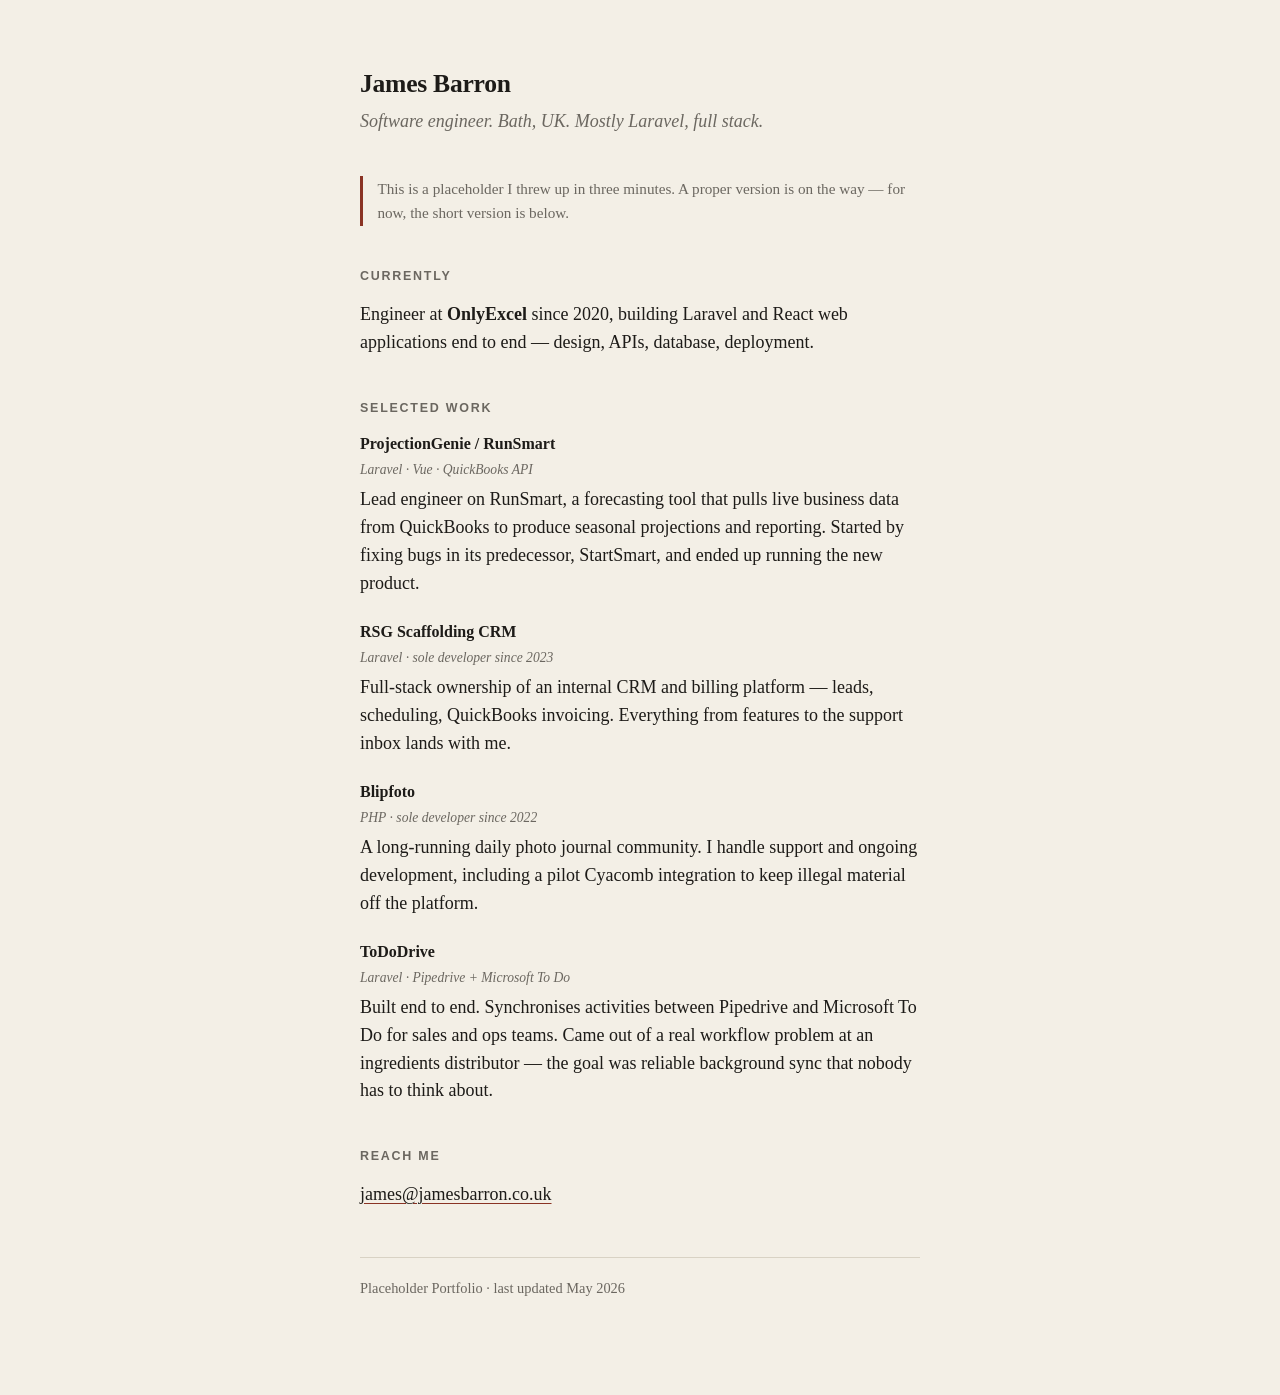
==== index.html @ 8640bfff "first draft" ====
<!doctype html>
<html lang="en">
<head>
<meta charset="utf-8">
<meta name="viewport" content="width=device-width,initial-scale=1">
<title>James Barron</title>
<meta name="description" content="James Barron — software engineer, Bath UK.">
<style>
  :root {
    --paper: #f3efe6;
    --ink:   #1d1b18;
    --muted: #6b6760;
    --rule:  #d8d2c4;
    --accent:#8a3324; /* oxblood — not a Tailwind colour */
  }
  * { box-sizing: border-box; }
  html, body { margin: 0; padding: 0; }
  body {
    background: var(--paper);
    color: var(--ink);
    font-family: Charter, "Iowan Old Style", "Apple Garamond", "Source Serif Pro", Georgia, serif;
    font-size: 18px;
    line-height: 1.55;
    -webkit-font-smoothing: antialiased;
    text-rendering: optimizeLegibility;
  }
  main {
    max-width: 38rem;
    margin: 0 auto;
    padding: 4rem 1.5rem 6rem;
  }
  header { margin-bottom: 2.5rem; }
  h1 {
    font-size: 1.6rem;
    font-weight: 600;
    margin: 0 0 0.25rem;
    letter-spacing: -0.01em;
  }
  .tag {
    color: var(--muted);
    font-style: italic;
    margin: 0;
  }
  .note {
    border-left: 3px solid var(--accent);
    padding: 0.1rem 0 0.1rem 0.9rem;
    margin: 2rem 0 2.5rem;
    color: var(--muted);
    font-size: 0.95rem;
  }
  h2 {
    font-size: 0.78rem;
    text-transform: uppercase;
    letter-spacing: 0.14em;
    color: var(--muted);
    font-weight: 600;
    margin: 2.6rem 0 0.9rem;
    font-family: ui-sans-serif, -apple-system, "Helvetica Neue", sans-serif;
  }
  p { margin: 0 0 1rem; }
  a {
    color: var(--ink);
    text-decoration: underline;
    text-decoration-color: var(--accent);
    text-decoration-thickness: 1px;
    text-underline-offset: 3px;
  }
  a:hover { color: var(--accent); }
  .project { margin-bottom: 1.4rem; }
  .project h3 {
    font-size: 1rem;
    font-weight: 600;
    margin: 0 0 0.15rem;
  }
  .project .stack {
    color: var(--muted);
    font-size: 0.85rem;
    font-style: italic;
    margin: 0 0 0.35rem;
  }
  .project p { margin: 0; }
  .roles { margin: 0; padding: 0; list-style: none; }
  .roles li {
    display: flex;
    gap: 1.2rem;
    padding: 0.5rem 0;
    border-bottom: 1px dashed var(--rule);
  }
  .roles li:last-child { border-bottom: 0; }
  .roles .when {
    flex: 0 0 8.5rem;
    color: var(--muted);
    font-variant-numeric: tabular-nums;
    font-size: 0.92rem;
  }
  .roles .what { flex: 1; }
  .roles .what strong { font-weight: 600; }
  footer {
    margin-top: 3rem;
    padding-top: 1.2rem;
    border-top: 1px solid var(--rule);
    color: var(--muted);
    font-size: 0.9rem;
  }
  ::selection { background: var(--accent); color: var(--paper); }
</style>
</head>
<body>
<main>

  <header>
    <h1>James Barron</h1>
    <p class="tag">Software engineer. Bath, UK. Mostly Laravel, full stack.</p>
  </header>

  <div class="note">
    This is a placeholder I threw up in three minutes. A proper version is on the way — for now, the short version is below.
  </div>

  <h2>Currently</h2>
  <p>
    Engineer at <strong>OnlyExcel</strong> since 2020, building Laravel and React web
    applications end to end — design, APIs, database, deployment.
  </p>

  <h2>Selected Work</h2>

  <div class="project">
    <h3>ProjectionGenie / RunSmart</h3>
    <p class="stack">Laravel · Vue · QuickBooks API</p>
    <p>Lead engineer on RunSmart, a forecasting tool that pulls live business data from QuickBooks to produce seasonal projections and reporting. Started by fixing bugs in its predecessor, StartSmart, and ended up running the new product.</p>
  </div>

  <div class="project">
    <h3>RSG Scaffolding CRM</h3>
    <p class="stack">Laravel · sole developer since 2023</p>
    <p>Full-stack ownership of an internal CRM and billing platform — leads, scheduling, QuickBooks invoicing. Everything from features to the support inbox lands with me.</p>
  </div>

  <div class="project">
    <h3>Blipfoto</h3>
    <p class="stack">PHP · sole developer since 2022</p>
    <p>A long-running daily photo journal community. I handle support and ongoing development, including a pilot Cyacomb integration to keep illegal material off the platform.</p>
  </div>

  <div class="project">
    <h3>ToDoDrive</h3>
    <p class="stack">Laravel · Pipedrive + Microsoft To Do</p>
    <p>Built end to end. Synchronises activities between Pipedrive and Microsoft To Do for sales and ops teams. Came out of a real workflow problem at an ingredients distributor — the goal was reliable background sync that nobody has to think about.</p>
  </div>

  <h2>Reach Me</h2>
  <p>
    <a href="mailto:james@jamesbarron.co.uk">james@jamesbarron.co.uk</a>
  </p>

  <footer>
    Placeholder Portfolio · last updated <time>May 2026</time>
  </footer>

</main>
</body>
</html>
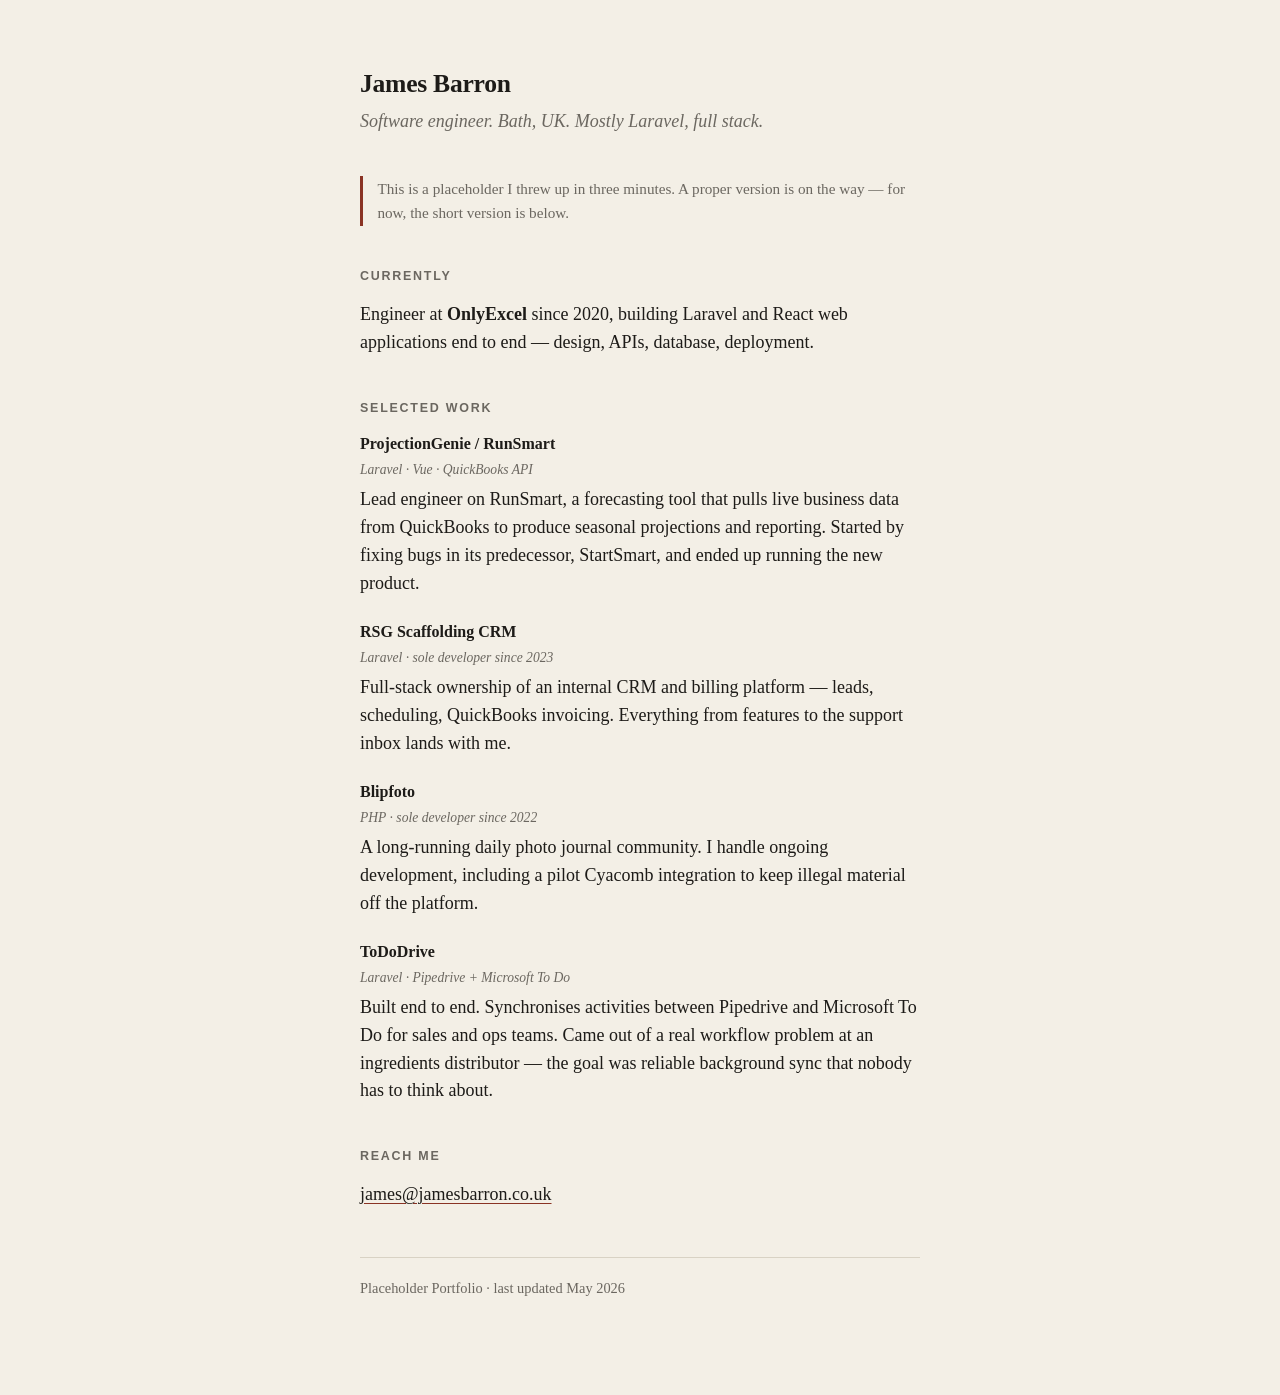
==== commit 37128e83: "tweak the wording" ====
--- a/index.html
+++ b/index.html
@@ -11,7 +11,7 @@
     --ink:   #1d1b18;
     --muted: #6b6760;
     --rule:  #d8d2c4;
-    --accent:#8a3324; /* oxblood — not a Tailwind colour */
+    --accent:#8a3324;
   }
   * { box-sizing: border-box; }
   html, body { margin: 0; padding: 0; }
@@ -140,7 +140,7 @@
   <div class="project">
     <h3>Blipfoto</h3>
     <p class="stack">PHP · sole developer since 2022</p>
-    <p>A long-running daily photo journal community. I handle support and ongoing development, including a pilot Cyacomb integration to keep illegal material off the platform.</p>
+    <p>A long-running daily photo journal community. I handle ongoing development, including a pilot Cyacomb integration to keep illegal material off the platform.</p>
   </div>
 
   <div class="project">
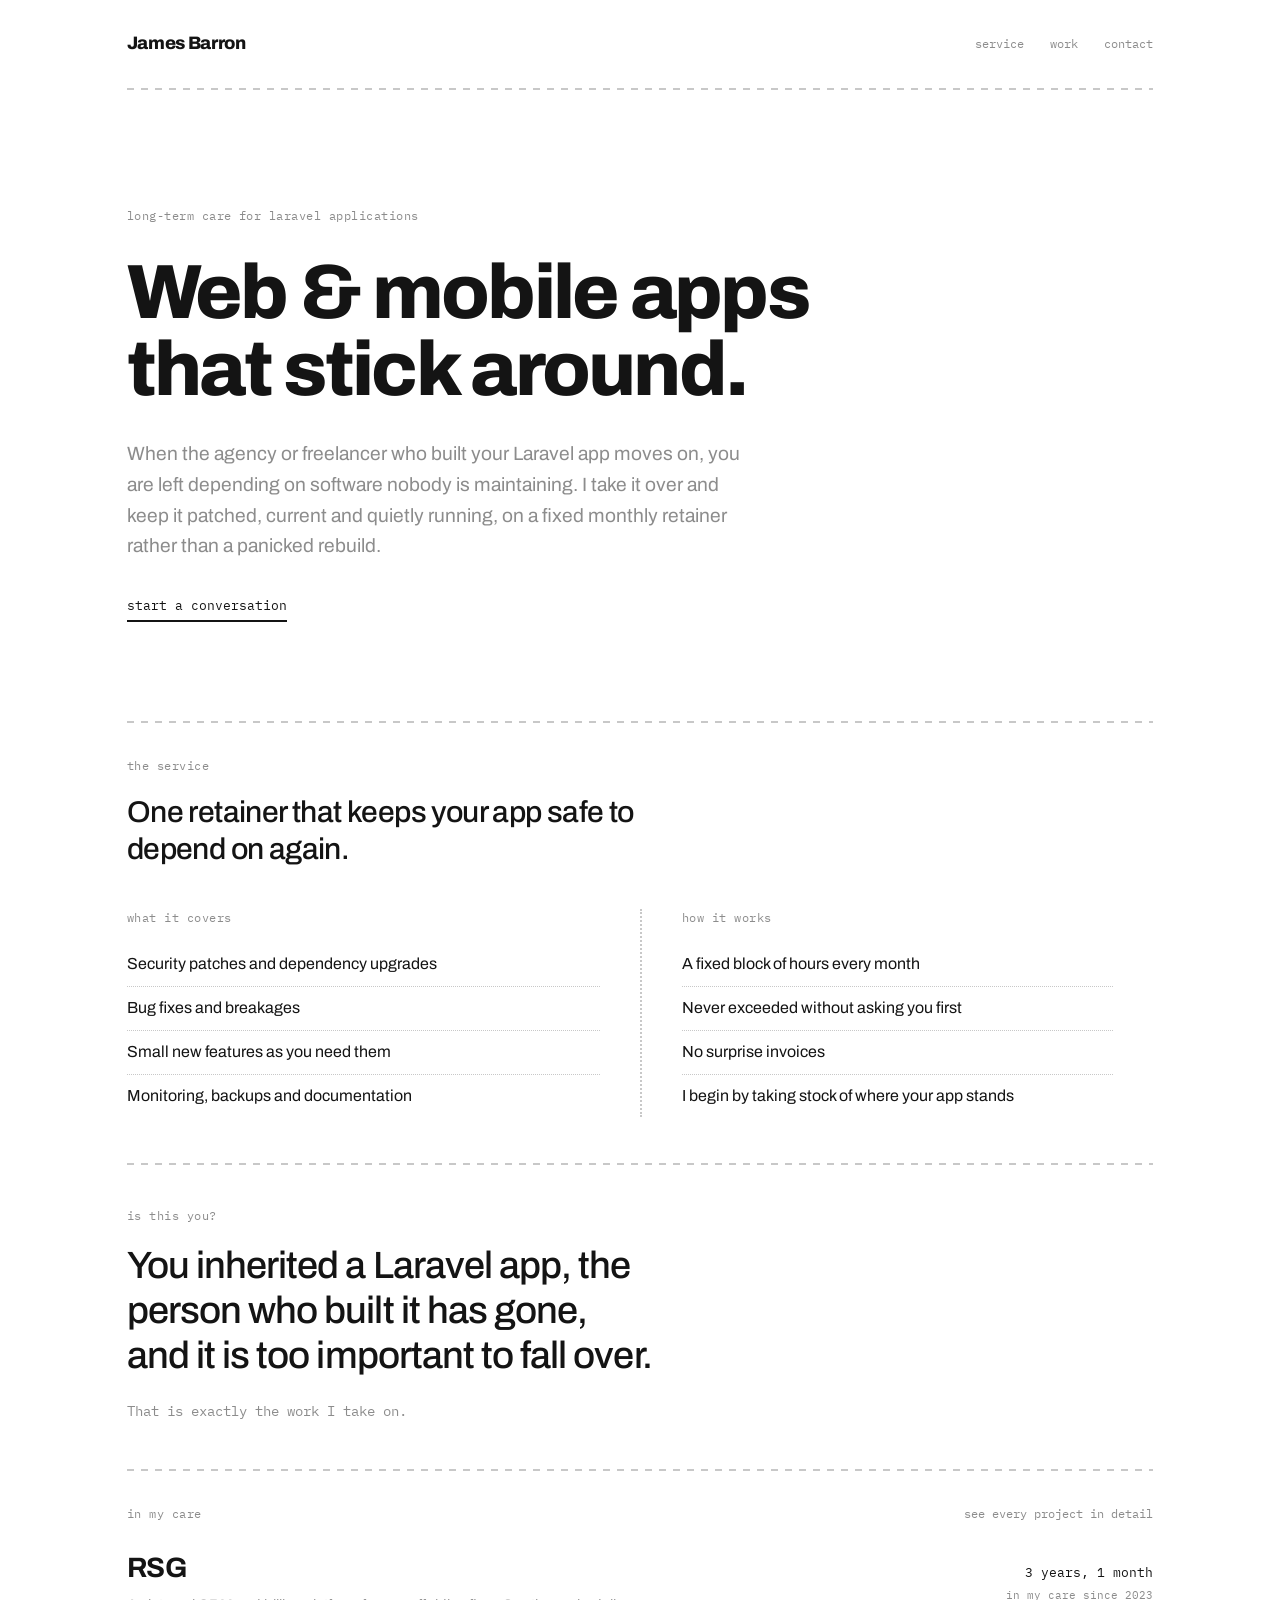
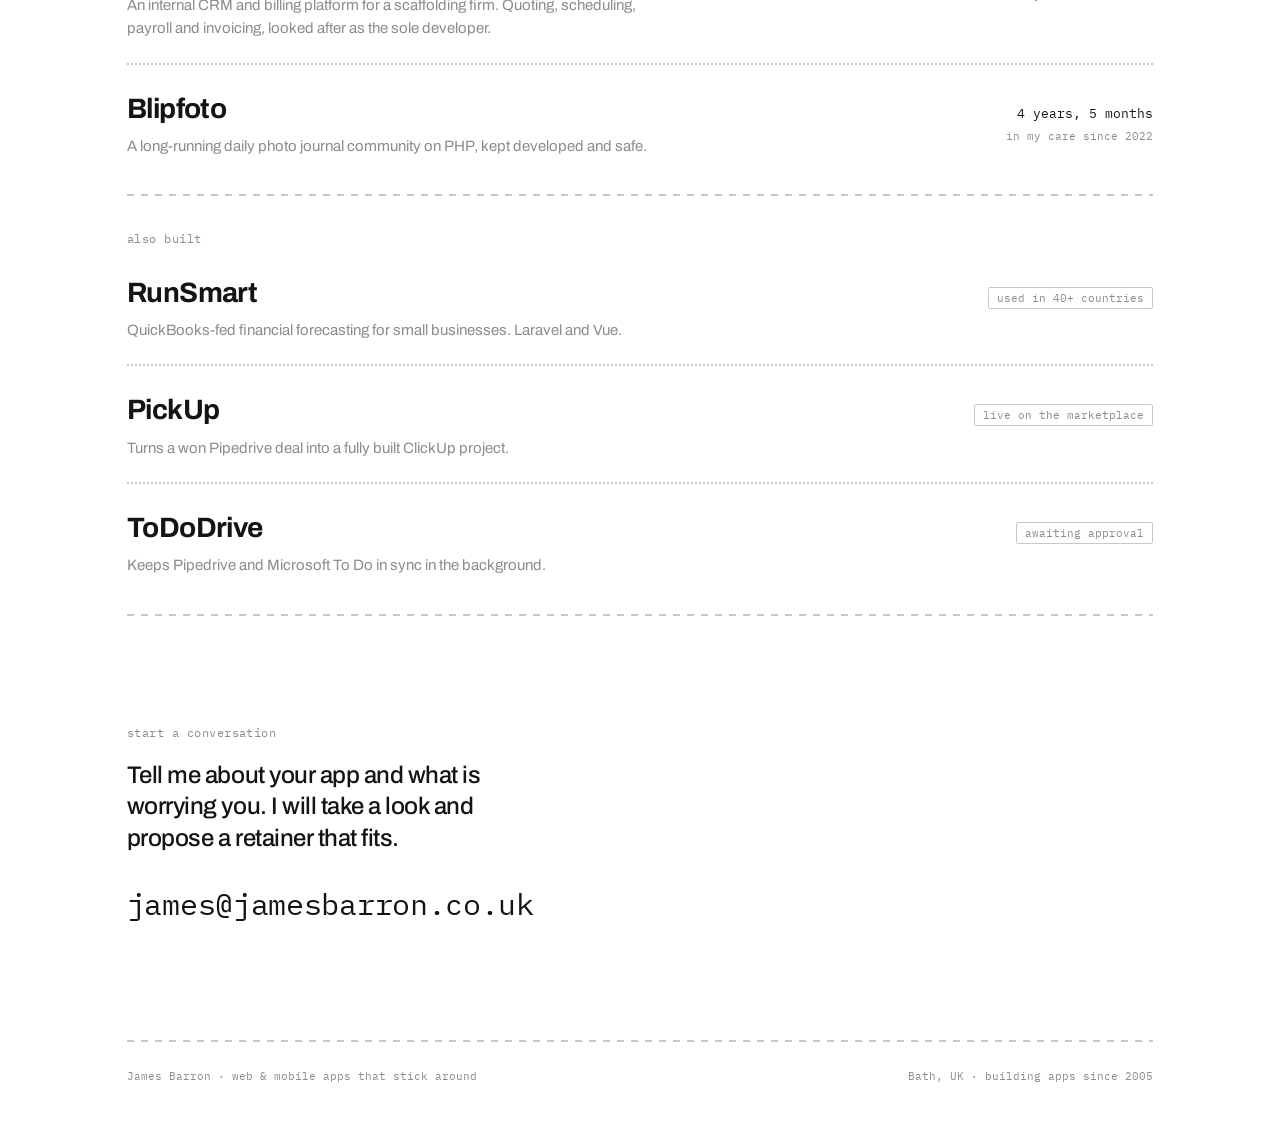
==== commit ad6ce2b3: "new site" ====
--- a/index.html
+++ b/index.html
@@ -1,163 +1,152 @@
-<!doctype html>
+<!DOCTYPE html>
 <html lang="en">
 <head>
-<meta charset="utf-8">
-<meta name="viewport" content="width=device-width,initial-scale=1">
-<title>James Barron</title>
-<meta name="description" content="James Barron — software engineer, Bath UK.">
-<style>
-  :root {
-    --paper: #f3efe6;
-    --ink:   #1d1b18;
-    --muted: #6b6760;
-    --rule:  #d8d2c4;
-    --accent:#8a3324;
-  }
-  * { box-sizing: border-box; }
-  html, body { margin: 0; padding: 0; }
-  body {
-    background: var(--paper);
-    color: var(--ink);
-    font-family: Charter, "Iowan Old Style", "Apple Garamond", "Source Serif Pro", Georgia, serif;
-    font-size: 18px;
-    line-height: 1.55;
-    -webkit-font-smoothing: antialiased;
-    text-rendering: optimizeLegibility;
-  }
-  main {
-    max-width: 38rem;
-    margin: 0 auto;
-    padding: 4rem 1.5rem 6rem;
-  }
-  header { margin-bottom: 2.5rem; }
-  h1 {
-    font-size: 1.6rem;
-    font-weight: 600;
-    margin: 0 0 0.25rem;
-    letter-spacing: -0.01em;
-  }
-  .tag {
-    color: var(--muted);
-    font-style: italic;
-    margin: 0;
-  }
-  .note {
-    border-left: 3px solid var(--accent);
-    padding: 0.1rem 0 0.1rem 0.9rem;
-    margin: 2rem 0 2.5rem;
-    color: var(--muted);
-    font-size: 0.95rem;
-  }
-  h2 {
-    font-size: 0.78rem;
-    text-transform: uppercase;
-    letter-spacing: 0.14em;
-    color: var(--muted);
-    font-weight: 600;
-    margin: 2.6rem 0 0.9rem;
-    font-family: ui-sans-serif, -apple-system, "Helvetica Neue", sans-serif;
-  }
-  p { margin: 0 0 1rem; }
-  a {
-    color: var(--ink);
-    text-decoration: underline;
-    text-decoration-color: var(--accent);
-    text-decoration-thickness: 1px;
-    text-underline-offset: 3px;
-  }
-  a:hover { color: var(--accent); }
-  .project { margin-bottom: 1.4rem; }
-  .project h3 {
-    font-size: 1rem;
-    font-weight: 600;
-    margin: 0 0 0.15rem;
-  }
-  .project .stack {
-    color: var(--muted);
-    font-size: 0.85rem;
-    font-style: italic;
-    margin: 0 0 0.35rem;
-  }
-  .project p { margin: 0; }
-  .roles { margin: 0; padding: 0; list-style: none; }
-  .roles li {
-    display: flex;
-    gap: 1.2rem;
-    padding: 0.5rem 0;
-    border-bottom: 1px dashed var(--rule);
-  }
-  .roles li:last-child { border-bottom: 0; }
-  .roles .when {
-    flex: 0 0 8.5rem;
-    color: var(--muted);
-    font-variant-numeric: tabular-nums;
-    font-size: 0.92rem;
-  }
-  .roles .what { flex: 1; }
-  .roles .what strong { font-weight: 600; }
-  footer {
-    margin-top: 3rem;
-    padding-top: 1.2rem;
-    border-top: 1px solid var(--rule);
-    color: var(--muted);
-    font-size: 0.9rem;
-  }
-  ::selection { background: var(--accent); color: var(--paper); }
-</style>
+<meta charset="UTF-8">
+<meta name="viewport" content="width=device-width, initial-scale=1.0">
+<title>James Barron — Laravel maintenance</title>
+<link rel="preconnect" href="https://fonts.googleapis.com">
+<link rel="preconnect" href="https://fonts.gstatic.com" crossorigin>
+<link href="https://fonts.googleapis.com/css2?family=Archivo:wght@400;500;600;700;800&family=IBM+Plex+Mono:wght@400;500&display=swap" rel="stylesheet">
+  <link rel="stylesheet" href="styles.css">
 </head>
 <body>
-<main>
+<div class="page">
 
-  <header>
-    <h1>James Barron</h1>
-    <p class="tag">Software engineer. Bath, UK. Mostly Laravel, full stack.</p>
+  <header class="top">
+    <a class="mark" href="index.html"><b>James Barron</b></a>
+    <nav class="topnav"><a href="#service">service</a><a href="work.html">work</a><a href="contact.html">contact</a></nav>
   </header>
+  <div class="dash"></div>
 
-  <div class="note">
-    This is a placeholder I threw up in three minutes. A proper version is on the way — for now, the short version is below.
-  </div>
+  <section class="hero">
+    <div class="eyebrow">long-term care for laravel applications</div>
+    <h1>Web &amp; mobile apps that stick around.</h1>
+    <p class="sub">When the agency or freelancer who built your Laravel app moves on, you are left depending on software nobody is maintaining. I take it over and keep it patched, current and quietly running, on a fixed monthly retainer rather than a panicked rebuild.</p>
+    <a href="contact.html" class="go">start a conversation</a>
+  </section>
 
-  <h2>Currently</h2>
-  <p>
-    Engineer at <strong>OnlyExcel</strong> since 2020, building Laravel and React web
-    applications end to end — design, APIs, database, deployment.
-  </p>
+  <div class="dash"></div>
 
-  <h2>Selected Work</h2>
+  <section class="service" id="service">
+    <div class="label">the service</div>
+    <p class="intro">One retainer that keeps your app safe to depend on again.</p>
+    <div class="cols">
+      <div>
+        <h3>what it covers</h3>
+        <ul>
+          <li>Security patches and dependency upgrades</li>
+          <li>Bug fixes and breakages</li>
+          <li>Small new features as you need them</li>
+          <li>Monitoring, backups and documentation</li>
+        </ul>
+      </div>
+      <div>
+        <h3>how it works</h3>
+        <ul>
+          <li>A fixed block of hours every month</li>
+          <li>Never exceeded without asking you first</li>
+          <li>No surprise invoices</li>
+          <li>I begin by taking stock of where your app stands</li>
+        </ul>
+      </div>
+    </div>
+  </section>
 
-  <div class="project">
-    <h3>ProjectionGenie / RunSmart</h3>
-    <p class="stack">Laravel · Vue · QuickBooks API</p>
-    <p>Lead engineer on RunSmart, a forecasting tool that pulls live business data from QuickBooks to produce seasonal projections and reporting. Started by fixing bugs in its predecessor, StartSmart, and ended up running the new product.</p>
-  </div>
+  <div class="dash"></div>
 
-  <div class="project">
-    <h3>RSG Scaffolding CRM</h3>
-    <p class="stack">Laravel · sole developer since 2023</p>
-    <p>Full-stack ownership of an internal CRM and billing platform — leads, scheduling, QuickBooks invoicing. Everything from features to the support inbox lands with me.</p>
-  </div>
+  <section class="qual">
+    <div class="label">is this you?</div>
+    <p>You inherited a Laravel app, the person who built it has gone, and it is too important to fall over.</p>
+    <p class="answer">That is exactly the work I take on.</p>
+  </section>
 
-  <div class="project">
-    <h3>Blipfoto</h3>
-    <p class="stack">PHP · sole developer since 2022</p>
-    <p>A long-running daily photo journal community. I handle ongoing development, including a pilot Cyacomb integration to keep illegal material off the platform.</p>
-  </div>
+  <div class="dash"></div>
 
-  <div class="project">
-    <h3>ToDoDrive</h3>
-    <p class="stack">Laravel · Pipedrive + Microsoft To Do</p>
-    <p>Built end to end. Synchronises activities between Pipedrive and Microsoft To Do for sales and ops teams. Came out of a real workflow problem at an ingredients distributor — the goal was reliable background sync that nobody has to think about.</p>
-  </div>
+  <section class="work" id="work">
+    <div class="worktop"><div class="label">in my care</div><a href="work.html">see every project in detail</a></div>
+    <div class="row">
+      <div>
+        <div class="name"><a href="work.html#rsg">RSG</a></div>
+        <div class="desc">An internal CRM and billing platform for a scaffolding firm. Quoting, scheduling, payroll and invoicing, looked after as the sole developer.</div>
+      </div>
+      <div class="meta"><span id="rsg-dur">&nbsp;</span><span class="since">in my care since 2023</span></div>
+    </div>
+    <div class="row">
+      <div>
+        <div class="name"><a href="work.html#blipfoto">Blipfoto</a></div>
+        <div class="desc">A long-running daily photo journal community on PHP, kept developed and safe.</div>
+      </div>
+      <div class="meta"><span id="blip-dur">&nbsp;</span><span class="since">in my care since 2022</span></div>
+    </div>
+  </section>
 
-  <h2>Reach Me</h2>
-  <p>
-    <a href="mailto:james@jamesbarron.co.uk">james@jamesbarron.co.uk</a>
-  </p>
+  <div class="dash"></div>
 
-  <footer>
-    Placeholder Portfolio · last updated <time>May 2026</time>
+  <section class="work">
+    <div class="label">also built</div>
+    <div class="row">
+      <div>
+        <div class="name"><a href="work.html#runsmart">RunSmart</a></div>
+        <div class="desc">QuickBooks-fed financial forecasting for small businesses. Laravel and Vue.</div>
+      </div>
+      <div class="meta"><span class="tag">used in 40+ countries</span></div>
+    </div>
+    <div class="row">
+      <div>
+        <div class="name"><a href="work.html#pickup">PickUp</a></div>
+        <div class="desc">Turns a won Pipedrive deal into a fully built ClickUp project.</div>
+      </div>
+      <div class="meta"><span class="tag">live on the marketplace</span></div>
+    </div>
+    <div class="row">
+      <div>
+        <div class="name"><a href="work.html#tododrive">ToDoDrive</a></div>
+        <div class="desc">Keeps Pipedrive and Microsoft To Do in sync in the background.</div>
+      </div>
+      <div class="meta"><span class="tag">awaiting approval</span></div>
+    </div>
+  </section>
+
+  <div class="dash"></div>
+
+  <section class="contact" id="contact">
+    <div class="label">start a conversation</div>
+    <p class="lead">Tell me about your app and what is worrying you. I will take a look and propose a retainer that fits.</p>
+    <button class="email" id="email">james@jamesbarron.co.uk</button>
+    <span class="copied" id="copied">copied</span>
+  </section>
+
+  <div class="dash"></div>
+  <footer class="foot">
+    <span>James Barron · web &amp; mobile apps that stick around</span>
+    <span>Bath, UK · building apps since 2005</span>
   </footer>
 
-</main>
+</div>
+
+<script>
+  function dur(year, month, day) {
+    var start = new Date(year, month, day);
+    var now = new Date();
+    var m = (now.getFullYear() - start.getFullYear()) * 12 + (now.getMonth() - start.getMonth());
+    if (now.getDate() < start.getDate()) m -= 1;
+    var y = Math.floor(m / 12);
+    var rem = m % 12;
+    var out = [];
+    if (y > 0) out.push(y + (y === 1 ? ' year' : ' years'));
+    out.push(rem + (rem === 1 ? ' month' : ' months'));
+    return out.join(', ');
+  }
+  var a = document.getElementById('rsg-dur'); if (a) a.textContent = dur(2023, 9, 9);
+  var b = document.getElementById('blip-dur'); if (b) b.textContent = dur(2022, 5, 17);
+
+  var btn = document.getElementById('email');
+  var note = document.getElementById('copied');
+  if (btn) btn.addEventListener('click', function () {
+    navigator.clipboard && navigator.clipboard.writeText('james@jamesbarron.co.uk');
+    note.classList.add('on');
+    setTimeout(function () { note.classList.remove('on'); }, 1600);
+  });
+</script>
 </body>
-</html>+</html>
--- a/styles.css
+++ b/styles.css
@@ -0,0 +1,134 @@
+:root {
+  --paper: #ffffff;
+  --ink: #141414;
+  --grey: #8c8c8c;
+  --rule: #c8c8c8;
+  --sans: 'Archivo', system-ui, sans-serif;
+  --mono: 'IBM Plex Mono', monospace;
+}
+* { margin: 0; padding: 0; box-sizing: border-box; }
+html { scroll-behavior: smooth; }
+body { background: var(--paper); color: var(--ink); font-family: var(--sans); -webkit-font-smoothing: antialiased; line-height: 1.55; }
+
+.page { max-width: 1180px; margin: 0 auto; padding: 0 6vw; }
+.dash { background-image: repeating-linear-gradient(90deg, var(--rule) 0 7px, transparent 7px 14px); height: 2px; }
+
+/* header */
+.top { display: flex; justify-content: space-between; align-items: center; padding: 30px 0; }
+.mark { display: flex; align-items: baseline; gap: 12px; text-decoration: none; color: var(--ink); }
+.mark b { font-weight: 800; font-size: 18px; letter-spacing: -0.02em; }
+.mark span { font-family: var(--mono); font-size: 11px; color: var(--grey); }
+.topnav { font-family: var(--mono); font-size: 12px; color: var(--grey); display: flex; gap: 26px; }
+.topnav a { color: var(--grey); text-decoration: none; }
+.topnav a:hover, .topnav a.here { color: var(--ink); }
+
+/* section labels */
+.label { font-family: var(--mono); font-size: 12px; letter-spacing: 0.04em; color: var(--grey); padding: 34px 0 0; }
+
+/* home hero */
+.hero { padding: 13vh 0 11vh; }
+.hero .eyebrow { font-family: var(--mono); font-size: 12px; letter-spacing: 0.04em; color: var(--grey); margin-bottom: 30px; }
+.hero h1 { font-weight: 800; font-size: clamp(36px, 6vw, 78px); line-height: 1.0; letter-spacing: -0.035em; max-width: 17ch; }
+.hero .sub { font-size: clamp(16px, 1.5vw, 20px); color: var(--grey); font-weight: 400; max-width: 56ch; margin-top: 30px; line-height: 1.6; }
+.go { display: inline-block; font-family: var(--mono); font-size: 13px; color: var(--ink); text-decoration: none; margin-top: 34px; border-bottom: 2px solid var(--ink); padding-bottom: 4px; }
+.go:hover { color: var(--grey); border-color: var(--grey); }
+
+/* page header (work, contact, card) */
+.phead { padding: 11vh 0 8vh; }
+.phead .label { margin-bottom: 28px; padding: 0; }
+.phead h1 { font-weight: 800; font-size: clamp(36px, 5.6vw, 70px); line-height: 1.02; letter-spacing: -0.035em; max-width: 18ch; }
+.phead .sub { font-size: clamp(16px, 1.5vw, 20px); color: var(--grey); max-width: 52ch; margin-top: 28px; line-height: 1.6; }
+
+/* service + two-column lists */
+.service { padding-bottom: 46px; }
+.service .intro { font-size: clamp(20px, 2.4vw, 30px); font-weight: 500; letter-spacing: -0.02em; max-width: 30ch; margin: 18px 0 40px; line-height: 1.25; }
+.cols { display: grid; grid-template-columns: 1fr 1fr; gap: 0; }
+.cols > div { padding: 0 40px 0 0; }
+.cols > div + div { border-left: 2px dotted var(--rule); padding-left: 40px; }
+.cols h3 { font-family: var(--mono); font-weight: 400; font-size: 12px; color: var(--grey); letter-spacing: 0.04em; margin-bottom: 16px; }
+.cols ul { list-style: none; }
+.cols li { font-size: 16px; padding: 9px 0; border-bottom: 1px dotted var(--rule); }
+.cols li:last-child { border-bottom: 0; }
+
+/* qualifier */
+.qual { padding: 8px 0 50px; }
+.qual p { font-size: clamp(22px, 3vw, 38px); font-weight: 500; letter-spacing: -0.025em; line-height: 1.18; max-width: 24ch; margin-top: 18px; }
+.qual .answer { font-family: var(--mono); font-size: 14px; font-weight: 400; color: var(--grey); letter-spacing: 0; margin-top: 24px; max-width: none; }
+
+/* home work summary */
+.work { padding-bottom: 14px; }
+.worktop { display: flex; justify-content: space-between; align-items: baseline; }
+.worktop a { font-family: var(--mono); font-size: 12px; color: var(--grey); text-decoration: none; padding-top: 34px; }
+.worktop a:hover { color: var(--ink); }
+.row { display: grid; grid-template-columns: 1fr auto; align-items: baseline; gap: 24px; padding: 22px 0; }
+.row + .row { border-top: 2px dotted var(--rule); }
+.row .name { font-weight: 700; font-size: clamp(20px, 2.3vw, 28px); letter-spacing: -0.02em; }
+.row .name a { color: inherit; text-decoration: none; }
+.row .name a:hover { color: var(--grey); }
+.row .desc { color: var(--grey); font-size: 15px; margin-top: 5px; max-width: 58ch; }
+.row .meta { font-family: var(--mono); font-size: 13px; color: var(--ink); text-align: right; white-space: nowrap; }
+.row .meta .since { display: block; color: var(--grey); font-size: 11px; margin-top: 4px; }
+.tag { font-family: var(--mono); font-size: 11px; color: var(--grey); border: 1px solid var(--rule); padding: 3px 8px; border-radius: 2px; white-space: nowrap; }
+
+/* work detail projects */
+.grouplabel { font-family: var(--mono); font-size: 12px; letter-spacing: 0.04em; color: var(--grey); padding: 30px 0 0; }
+.proj { display: grid; grid-template-columns: 1fr 230px; gap: 48px; padding: 48px 0; }
+.proj + .proj { border-top: 2px dotted var(--rule); }
+.proj .name { font-weight: 800; font-size: clamp(26px, 3.6vw, 42px); letter-spacing: -0.035em; }
+.proj .body p { font-size: 16px; line-height: 1.65; margin-top: 16px; max-width: 62ch; }
+.proj .caps { list-style: none; margin-top: 24px; max-width: 62ch; }
+.proj .caps li { font-size: 15px; padding: 9px 0; border-bottom: 1px dotted var(--rule); }
+.proj .caps li:last-child { border-bottom: 0; }
+.pmeta dl { margin: 0; }
+.pmeta dt { font-family: var(--mono); font-size: 11px; color: var(--grey); letter-spacing: 0.03em; }
+.pmeta dd { font-family: var(--mono); font-size: 13px; color: var(--ink); margin: 4px 0 18px; }
+.pmeta .live { color: var(--ink); }
+
+/* contact section (closers + contact page) */
+.contact { padding: 12vh 0 13vh; }
+.contact .label { padding-top: 0; margin-bottom: 18px; }
+.contact .lead { font-size: clamp(18px, 2vw, 24px); font-weight: 500; letter-spacing: -0.02em; max-width: 30ch; margin: 18px 0 30px; line-height: 1.3; }
+
+/* contact form */
+.formsec { padding: 8px 0 24px; }
+.form { max-width: 620px; margin-top: 30px; }
+.field { margin-bottom: 26px; }
+.field label { display: block; font-family: var(--mono); font-size: 11px; letter-spacing: 0.06em; color: var(--grey); margin-bottom: 9px; }
+.field input, .field textarea { width: 100%; font-family: var(--sans); font-size: 16px; color: var(--ink); background: none; border: 0; border-bottom: 1px solid var(--rule); padding: 8px 0; resize: vertical; }
+.field input:focus, .field textarea:focus { outline: none; border-bottom-color: var(--ink); }
+.field textarea { line-height: 1.55; }
+.field ::placeholder { color: #c2c2c2; }
+.submit { font-family: var(--mono); font-size: 13px; color: var(--ink); background: none; border: 1px solid var(--ink); padding: 12px 26px; cursor: pointer; border-radius: 2px; letter-spacing: 0.04em; }
+.submit:hover { background: var(--ink); color: var(--paper); }
+.submit:disabled { opacity: 0.4; cursor: default; }
+.formnote { font-family: var(--mono); font-size: 13px; color: var(--grey); margin-top: 20px; min-height: 1.2em; }
+.formnote.ok, .formnote.err { color: var(--ink); }
+.hp { position: absolute; left: -9999px; width: 1px; height: 1px; overflow: hidden; }
+
+/* email + links */
+.email { font-family: var(--mono); font-size: clamp(18px, 2.6vw, 30px); color: var(--ink); cursor: pointer; border: 0; background: none; letter-spacing: -0.01em; }
+.email:hover { color: var(--grey); }
+.copied { font-family: var(--mono); font-size: 12px; color: var(--grey); margin-left: 14px; opacity: 0; transition: opacity .2s; }
+.copied.on { opacity: 1; }
+.elsewhere { padding: 30px 0 12vh; }
+.links { display: flex; flex-wrap: wrap; align-items: center; gap: 28px; margin-top: 18px; font-family: var(--mono); font-size: 14px; }
+.lnk { color: var(--ink); text-decoration: none; background: none; border: 0; padding: 0; cursor: pointer; font: inherit; }
+.lnk:hover { color: var(--grey); }
+
+/* footer */
+.foot { display: flex; justify-content: space-between; font-family: var(--mono); font-size: 11px; color: var(--grey); padding: 26px 0 40px; }
+
+@media (max-width: 720px) {
+  .topnav { display: none; }
+  .proj { grid-template-columns: 1fr; gap: 24px; }
+  .pmeta { order: -1; display: flex; flex-wrap: wrap; gap: 0 32px; }
+  .pmeta dd { margin-bottom: 10px; }
+}
+@media (max-width: 680px) {
+  .cols { grid-template-columns: 1fr; }
+  .cols > div { padding: 0; }
+  .cols > div + div { border-left: 0; border-top: 2px dotted var(--rule); padding-left: 0; padding-top: 24px; margin-top: 24px; }
+  .row { grid-template-columns: 1fr; }
+  .row .meta { text-align: left; }
+  .foot { flex-direction: column; gap: 8px; }
+}
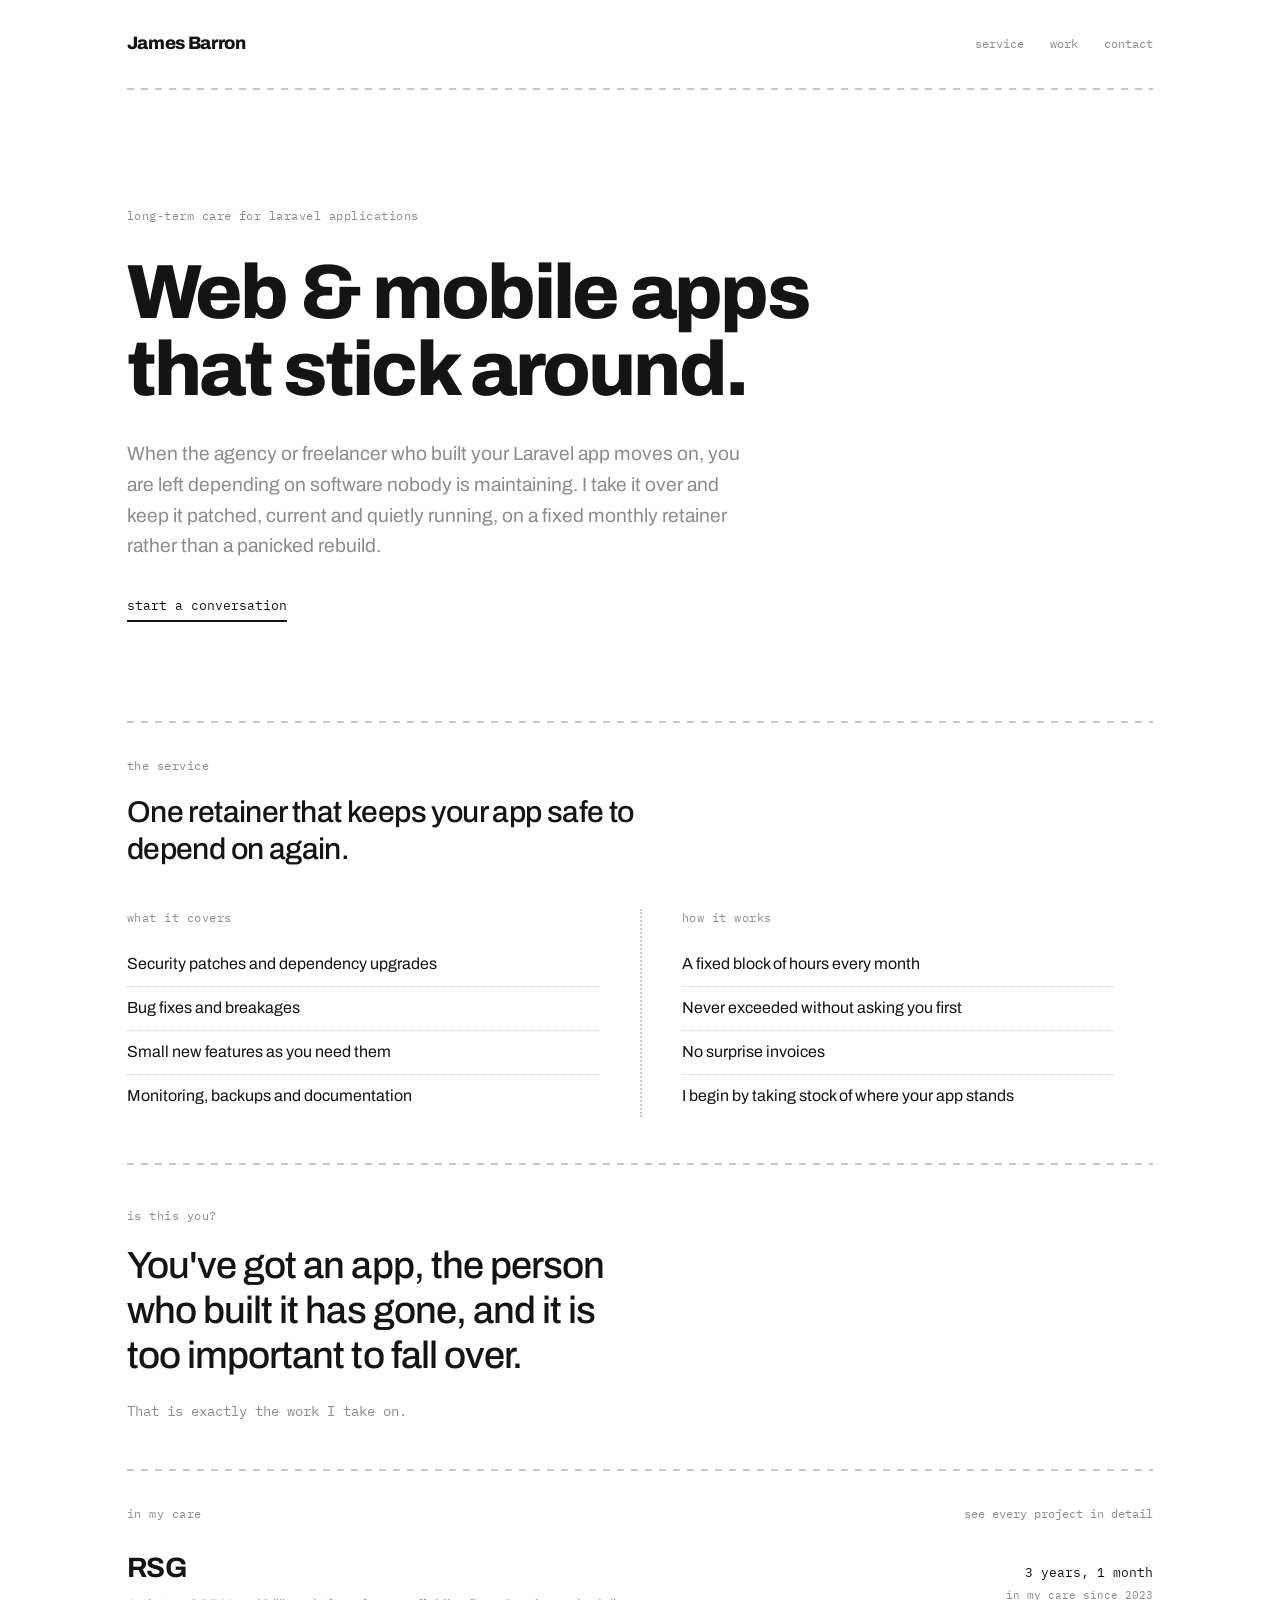
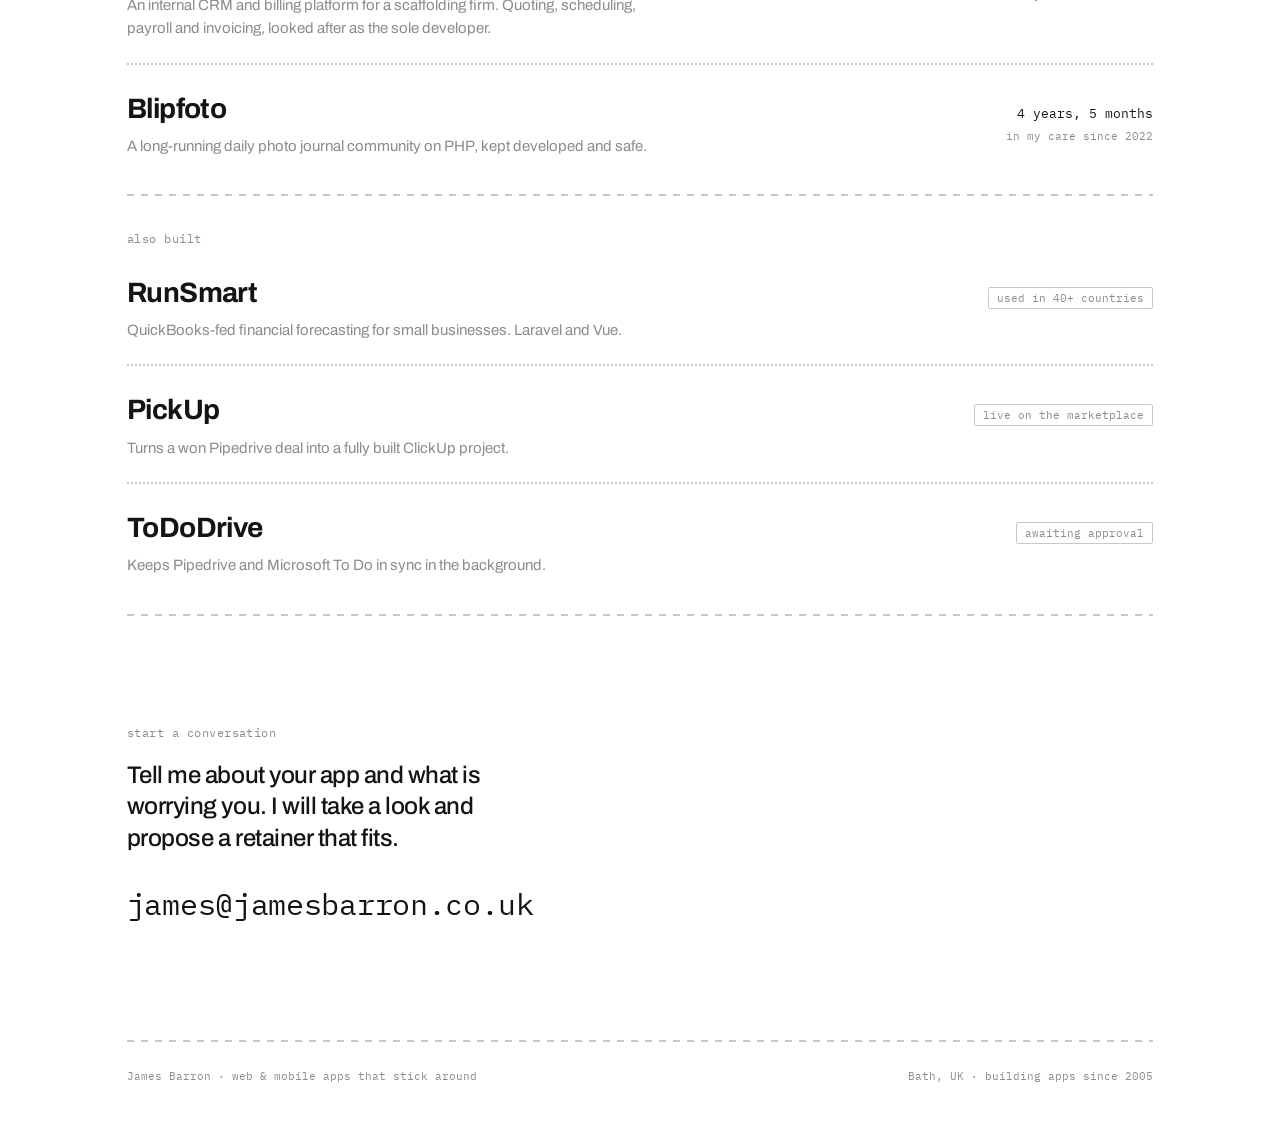
==== commit 0ef3d119: "tweak text" ====
--- a/index.html
+++ b/index.html
@@ -56,7 +56,7 @@
 
   <section class="qual">
     <div class="label">is this you?</div>
-    <p>You inherited a Laravel app, the person who built it has gone, and it is too important to fall over.</p>
+    <p>You've got an app, the person who built it has gone, and it is too important to fall over.</p>
     <p class="answer">That is exactly the work I take on.</p>
   </section>
 
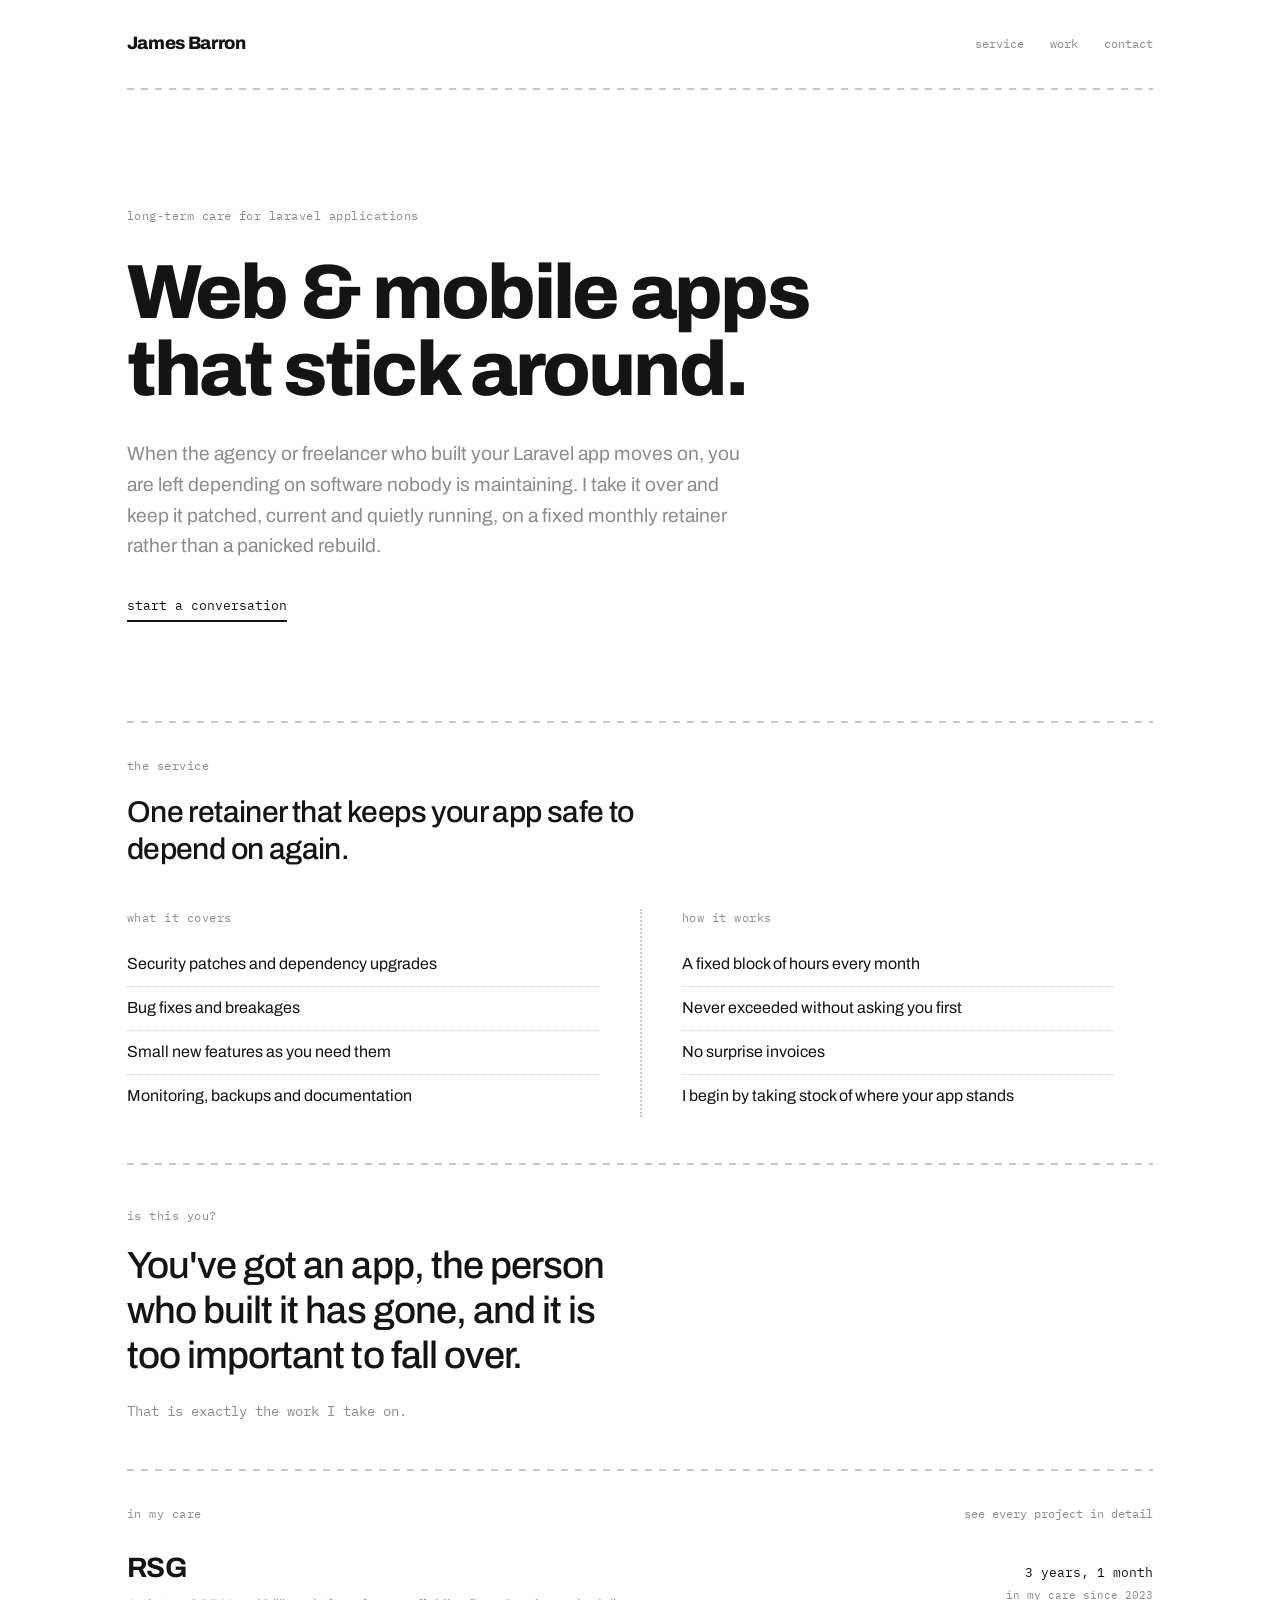
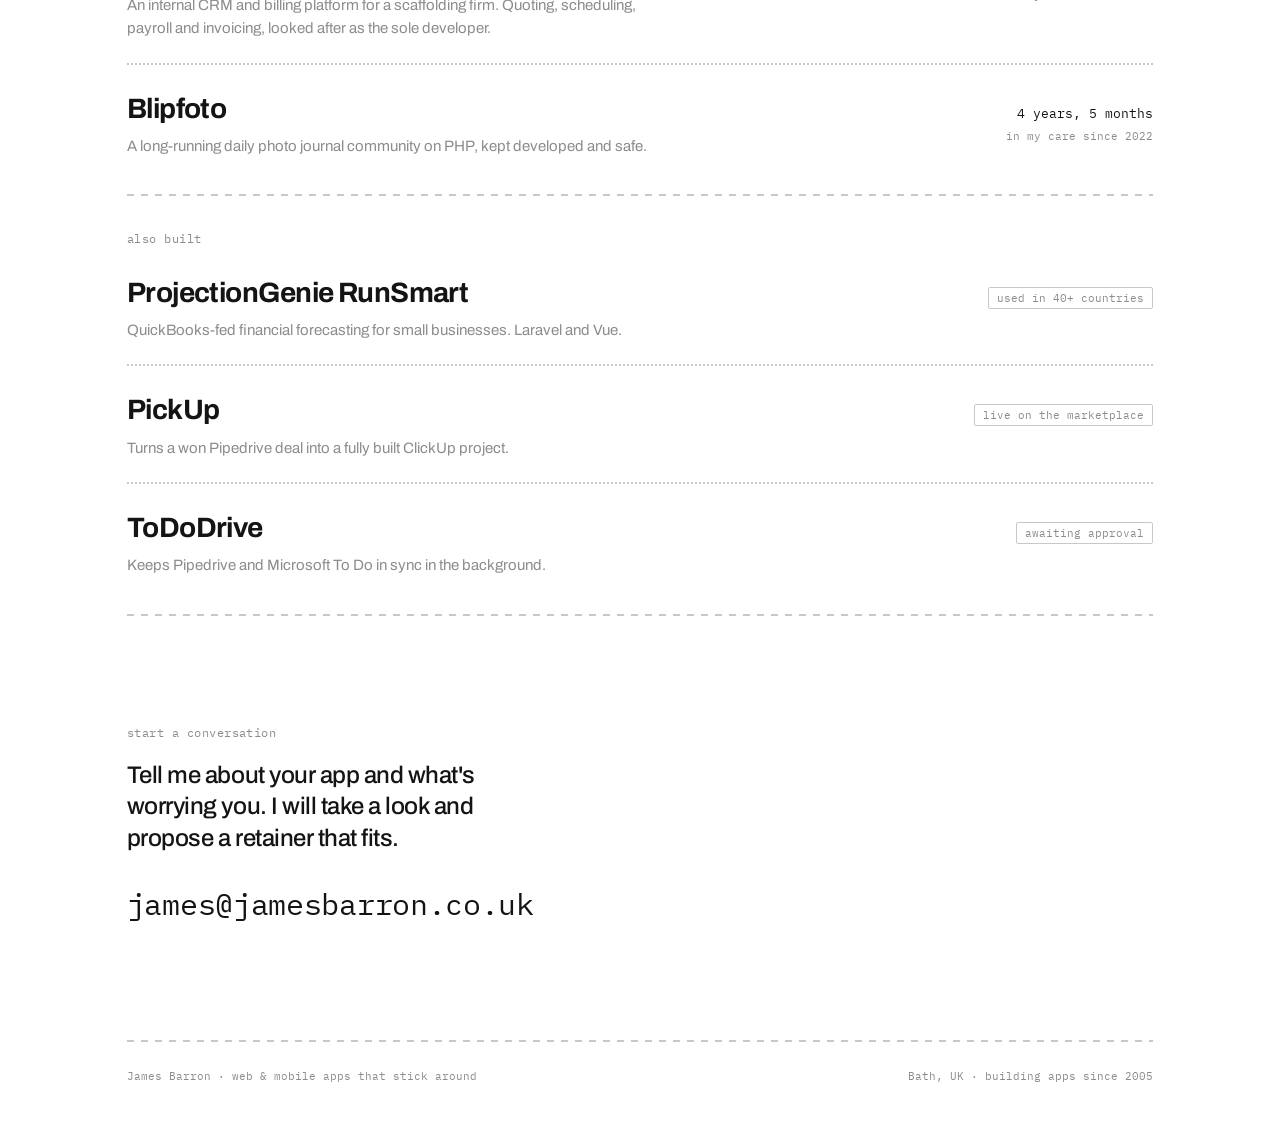
==== commit d534b08e: "text and style tweaks" ====
--- a/index.html
+++ b/index.html
@@ -86,7 +86,7 @@
     <div class="label">also built</div>
     <div class="row">
       <div>
-        <div class="name"><a href="work.html#runsmart">RunSmart</a></div>
+        <div class="name"><a href="work.html#runsmart">ProjectionGenie RunSmart</a></div>
         <div class="desc">QuickBooks-fed financial forecasting for small businesses. Laravel and Vue.</div>
       </div>
       <div class="meta"><span class="tag">used in 40+ countries</span></div>
@@ -111,7 +111,7 @@
 
   <section class="contact" id="contact">
     <div class="label">start a conversation</div>
-    <p class="lead">Tell me about your app and what is worrying you. I will take a look and propose a retainer that fits.</p>
+    <p class="lead">Tell me about your app and what's worrying you. I will take a look and propose a retainer that fits.</p>
     <button class="email" id="email">james@jamesbarron.co.uk</button>
     <span class="copied" id="copied">copied</span>
   </section>
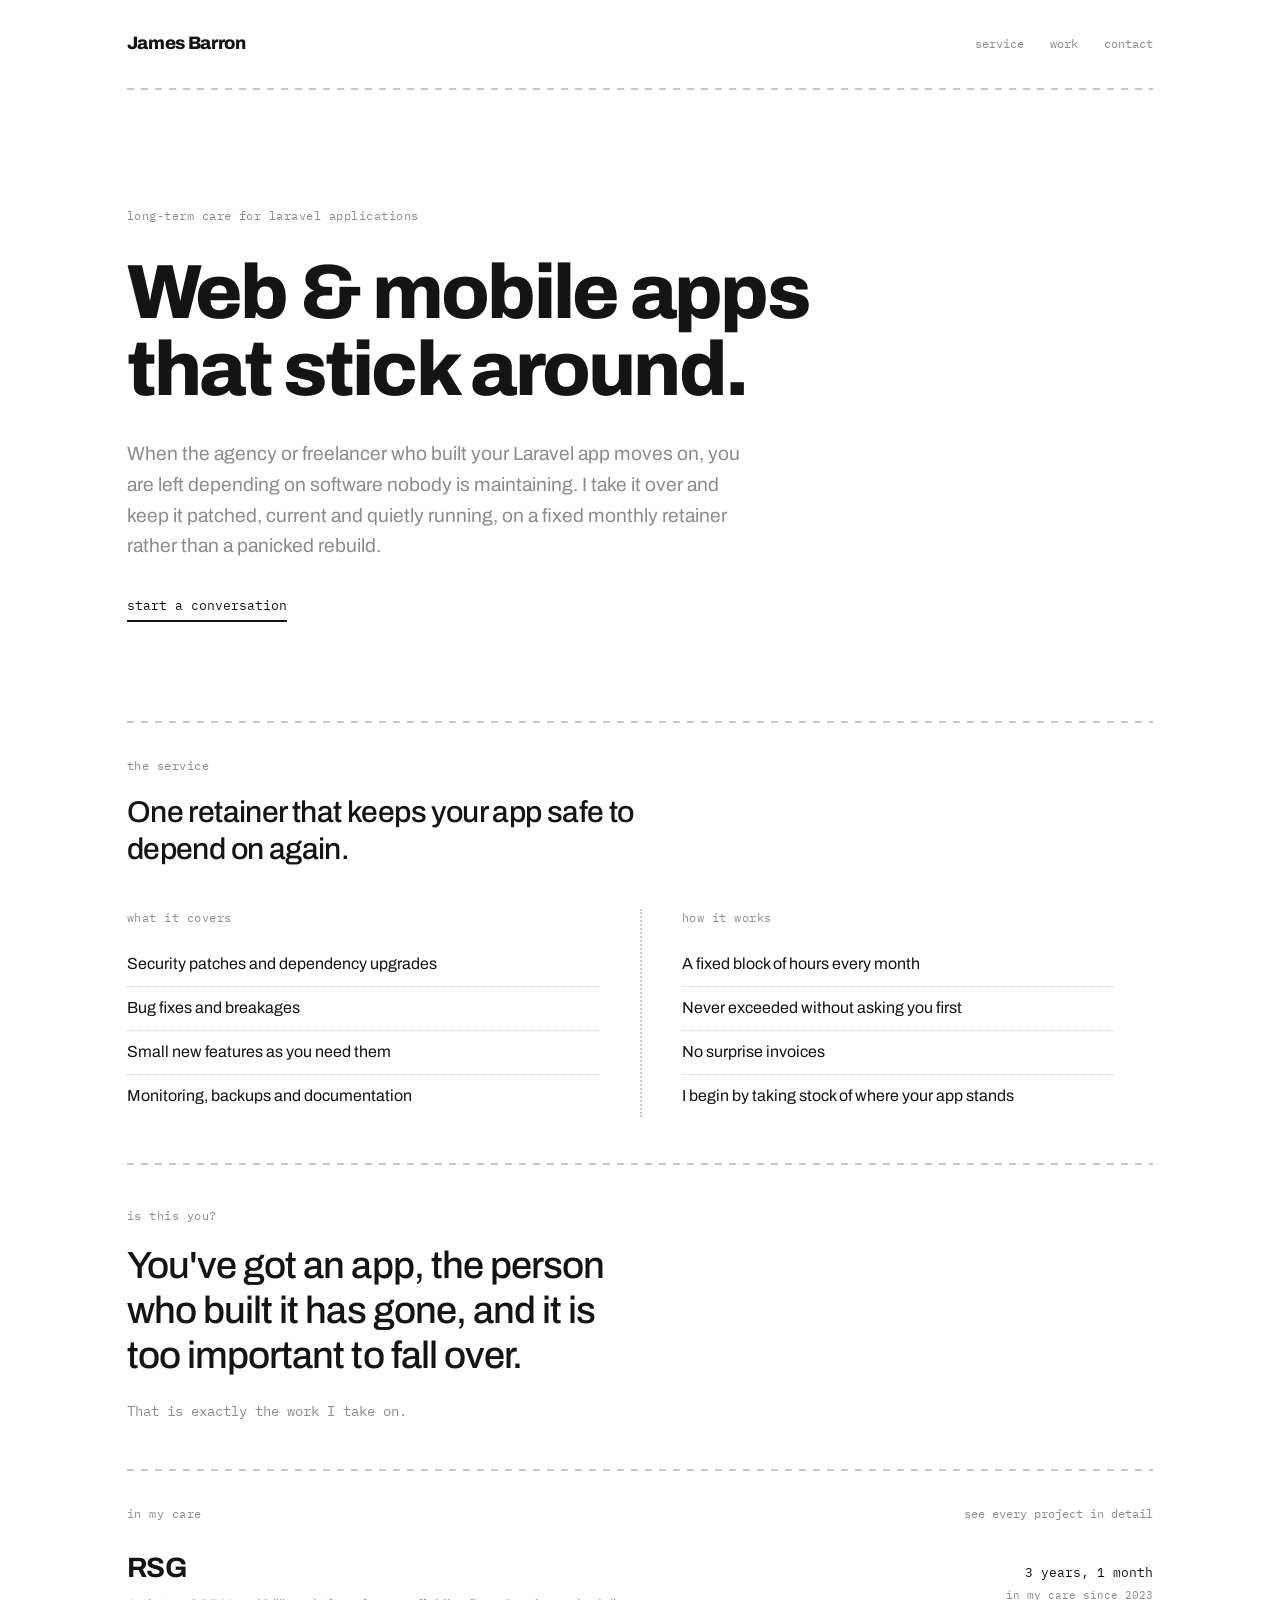
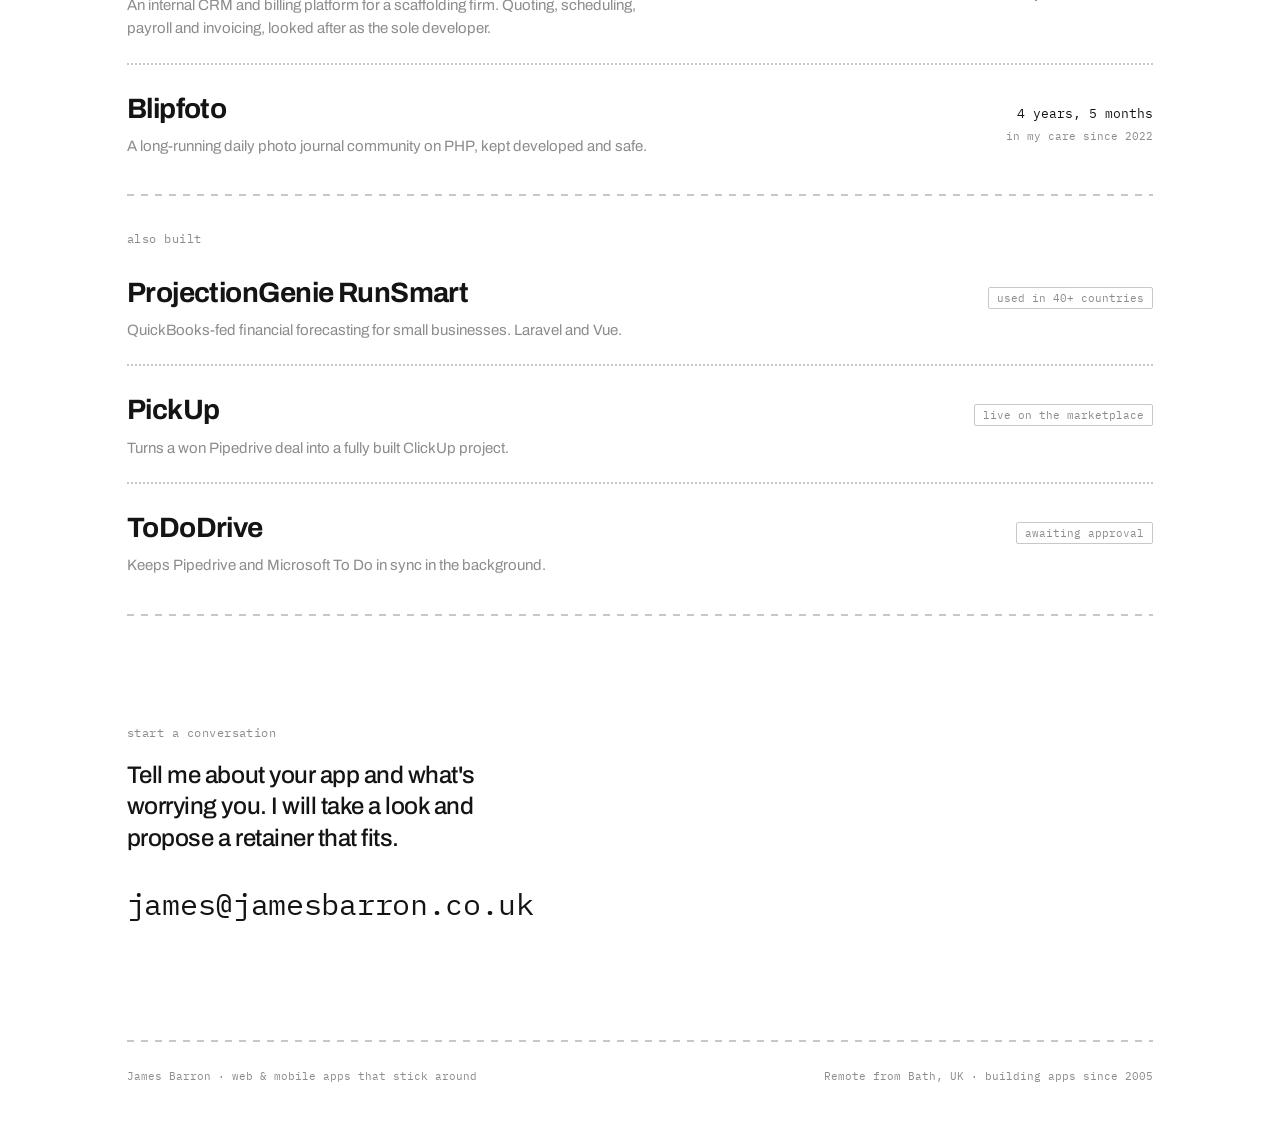
==== commit 06a6b0e5: "Tweak footer" ====
--- a/index.html
+++ b/index.html
@@ -118,8 +118,8 @@
 
   <div class="dash"></div>
   <footer class="foot">
-    <span>James Barron · web &amp; mobile apps that stick around</span>
-    <span>Bath, UK · building apps since 2005</span>
+    <span>James Barron &middot; web &amp; mobile apps that stick around</span>
+    <span>Remote from Bath, UK &middot; building apps since 2005</span>
   </footer>
 
 </div>
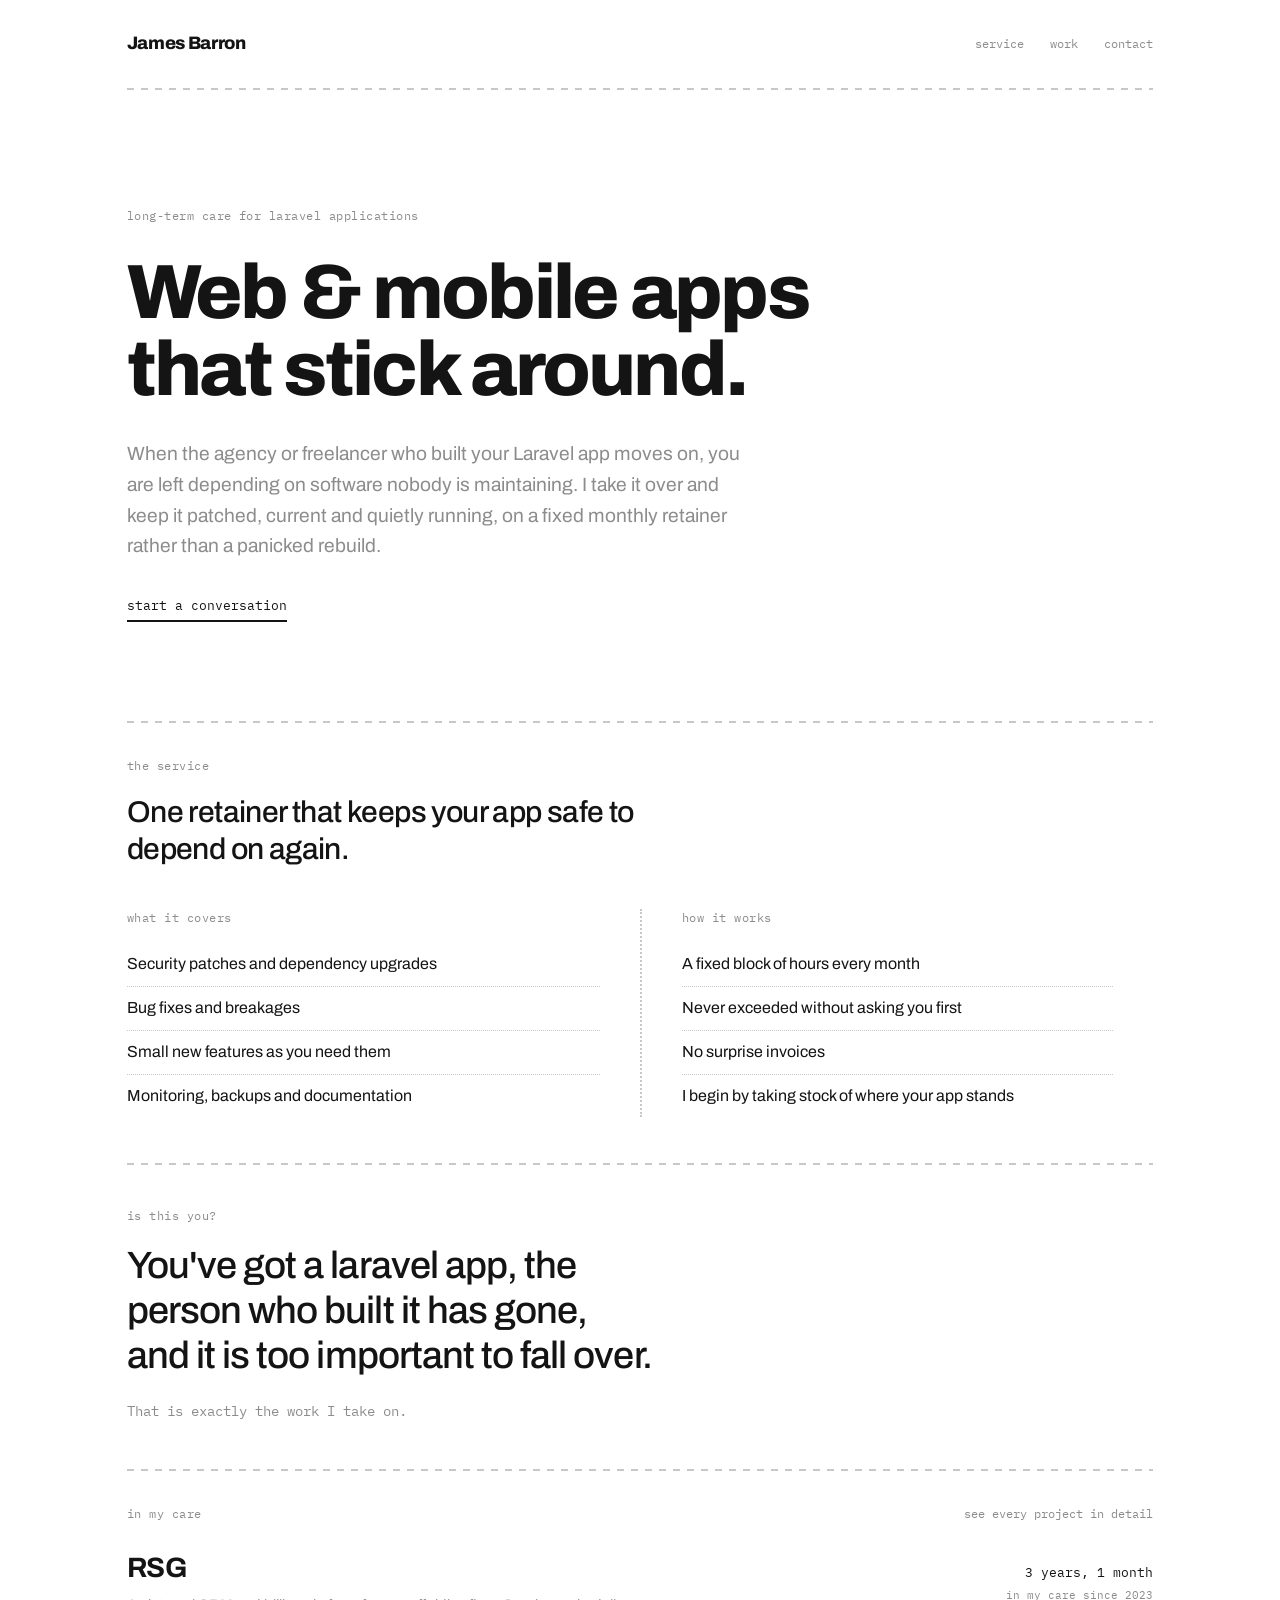
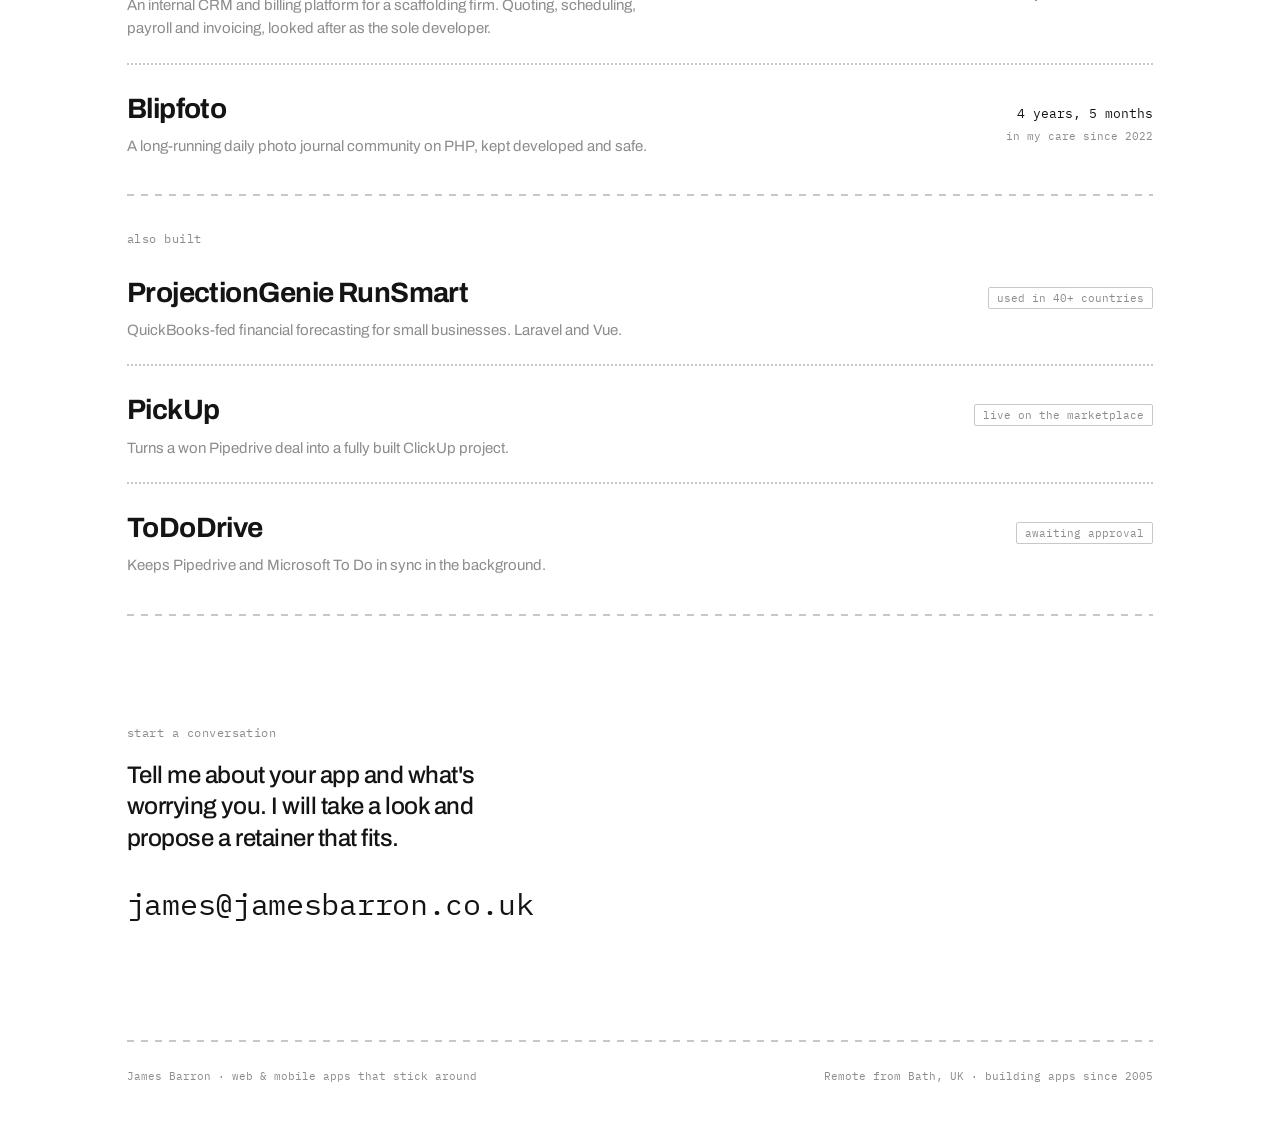
==== commit 42b26a2d: "focus slightly more on laravel again" ====
--- a/index.html
+++ b/index.html
@@ -56,7 +56,7 @@
 
   <section class="qual">
     <div class="label">is this you?</div>
-    <p>You've got an app, the person who built it has gone, and it is too important to fall over.</p>
+    <p>You've got a laravel app, the person who built it has gone, and it is too important to fall over.</p>
     <p class="answer">That is exactly the work I take on.</p>
   </section>
 
